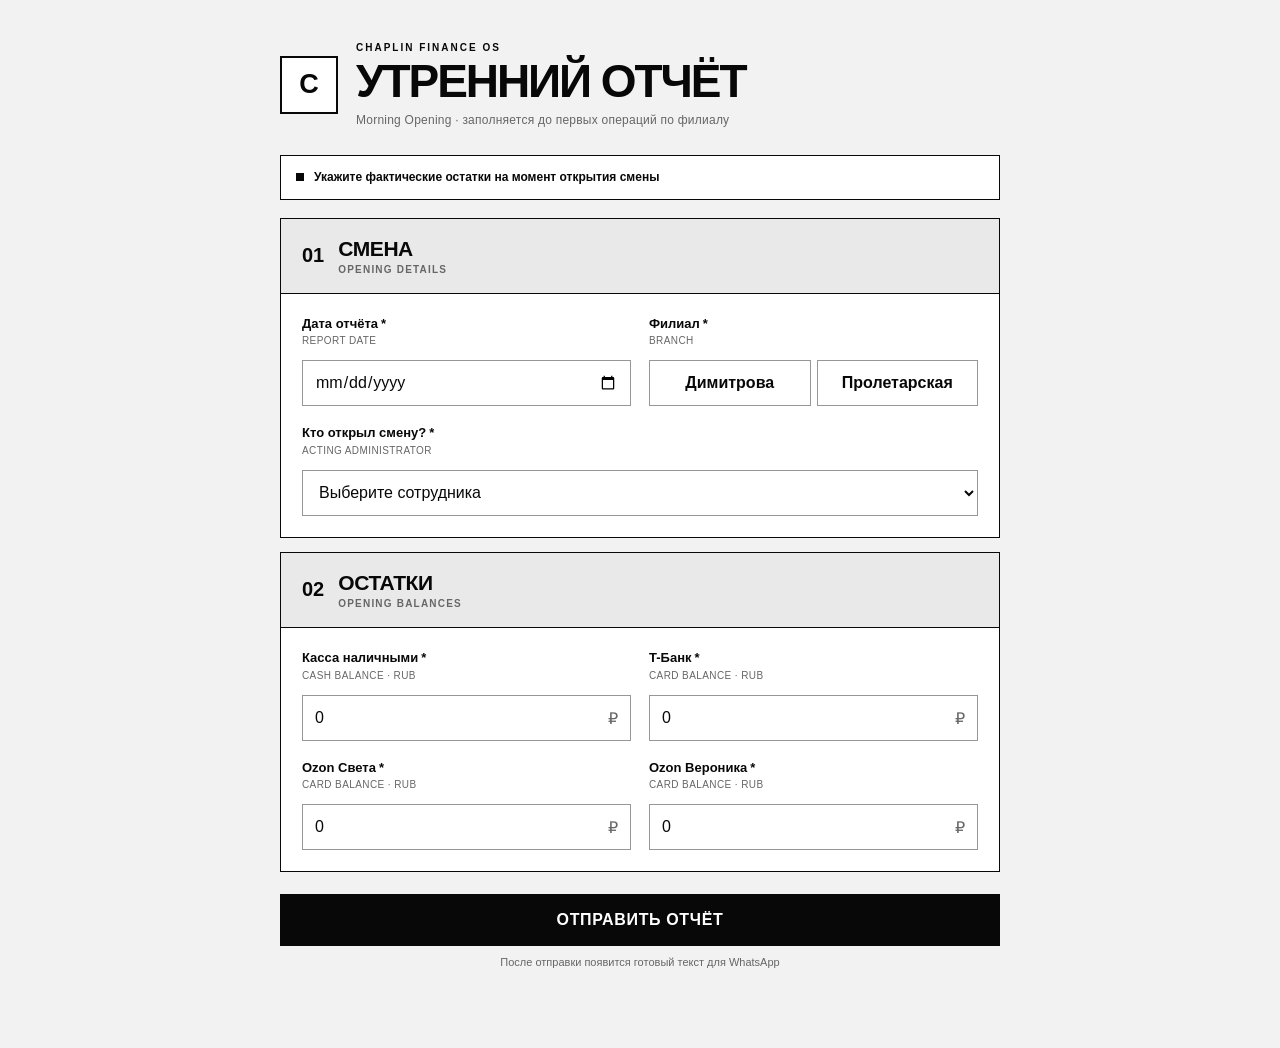
==== morning.html @ 2b8a3b93 "Add CHAPLIN morning report page" ====
<!doctype html>
<html lang="ru">
  <head>
    <meta charset="UTF-8" />
    <meta name="viewport" content="width=device-width, initial-scale=1" />
    <meta name="theme-color" content="#080808" />
    <meta name="description" content="CHAPLIN Finance OS — утренний отчёт" />
    <title>CHAPLIN — Утренний отчёт</title>
    <link rel="icon" href="favicon.svg" type="image/svg+xml" />
    <link rel="stylesheet" href="styles.css?v=2" />
  </head>
  <body>
    <main class="shell" id="form-screen">
      <header class="brand">
        <div class="monogram">C</div>
        <div>
          <p class="eyebrow">CHAPLIN FINANCE OS</p>
          <h1>Утренний отчёт</h1>
          <p class="subtitle">Morning Opening · заполняется до первых операций по филиалу</p>
        </div>
      </header>

      <div class="notice">
        <span class="notice-dot"></span>
        Укажите фактические остатки на момент открытия смены
      </div>

      <form id="morning-form">
        <section class="form-section">
          <div class="section-heading">
            <span>01</span>
            <div><h2>Смена</h2><p>Opening details</p></div>
          </div>
          <div class="field-grid">
            <label class="field">
              <span class="field-label">Дата отчёта<b>*</b></span>
              <span class="field-english">Report date</span>
              <input id="report-date" type="date" required />
            </label>

            <div class="field">
              <span class="field-label">Филиал<b>*</b></span>
              <span class="field-english">Branch</span>
              <div class="segmented" id="branch-options">
                <button type="button" data-value="Димитрова">Димитрова</button>
                <button type="button" data-value="Пролетарская">Пролетарская</button>
              </div>
              <input id="branch" class="hidden-required" required tabindex="-1" />
            </div>

            <label class="field full-width">
              <span class="field-label">Кто открыл смену?<b>*</b></span>
              <span class="field-english">Acting administrator</span>
              <select id="administrator" required>
                <option value="">Выберите сотрудника</option>
                <option>Александр</option>
                <option>Бэлла</option>
                <option>Валерия</option>
                <option>Вероника</option>
                <option>Виталий</option>
                <option>Денис</option>
                <option>Дмитрий</option>
                <option>Мартин</option>
                <option>Олег</option>
                <option>Ольга</option>
                <option>Полина</option>
                <option>Светлана</option>
                <option>Другой</option>
              </select>
              <input id="other-administrator" class="follow-up-input is-hidden" type="text" placeholder="Укажите имя сотрудника" />
            </label>
          </div>
        </section>

        <section class="form-section">
          <div class="section-heading">
            <span>02</span>
            <div><h2>Остатки</h2><p>Opening balances</p></div>
          </div>
          <div class="field-grid">
            <label class="field amount-field"><span class="field-label">Касса наличными<b>*</b></span><span class="field-english">Cash balance · RUB</span><span class="amount-wrap"><input id="cash" type="number" min="0" step="0.01" value="0" required /><i>₽</i></span></label>
            <label class="field amount-field"><span class="field-label">T-Банк<b>*</b></span><span class="field-english">Card balance · RUB</span><span class="amount-wrap"><input id="tbank" type="number" min="0" step="0.01" value="0" required /><i>₽</i></span></label>
            <label class="field amount-field"><span class="field-label">Ozon Света<b>*</b></span><span class="field-english">Card balance · RUB</span><span class="amount-wrap"><input id="ozon-sveta" type="number" min="0" step="0.01" value="0" required /><i>₽</i></span></label>
            <label class="field amount-field"><span class="field-label">Ozon Вероника<b>*</b></span><span class="field-english">Card balance · RUB</span><span class="amount-wrap"><input id="ozon-veronika" type="number" min="0" step="0.01" value="0" required /><i>₽</i></span></label>
          </div>
        </section>

        <div id="error-message" class="error-message is-hidden">Отчёт не сохранился. Проверьте интернет и попробуйте ещё раз.</div>
        <button id="submit-button" class="primary-button submit-button" type="submit">Отправить отчёт</button>
        <p class="submit-note">После отправки появится готовый текст для WhatsApp</p>
      </form>
    </main>

    <main class="shell success-shell is-hidden" id="success-screen">
      <header class="brand compact">
        <div class="monogram">C</div>
        <div><p class="eyebrow">CHAPLIN FINANCE OS</p><h1>Отчёт отправлен</h1></div>
        <div class="success-mark" aria-label="Успешно">✓</div>
      </header>
      <section class="success-card">
        <div class="success-title"><span class="status-dot"></span>Утренние остатки отправлены</div>
        <p>Данные сохранены в Finance OS. Ниже — готовый текст для группы WhatsApp.</p>
        <pre class="report-preview" id="report-preview"></pre>
        <button class="primary-button" id="copy-button" type="button">Скопировать отчёт</button>
        <button class="secondary-button" id="reset-button" type="button">Заполнить новый отчёт</button>
      </section>
    </main>

    <iframe id="google-form-target" name="google-form-target" title="Отправка формы"></iframe>
    <script src="morning.js?v=1"></script>
  </body>
</html>
---- styles.css ----
:root {
  --ink: #080808;
  --muted: #666;
  --line: #cfcfcf;
  --paper: #f2f2f2;
  --card: #fff;
  --soft: #e9e9e9;
  --red: #9a1d1d;
}

* { box-sizing: border-box; }
html { background: var(--paper); color: var(--ink); }
body { margin: 0; min-height: 100vh; background: var(--paper); font-family: Arial, Helvetica, sans-serif; }
button, input, select, textarea { font: inherit; }
button { -webkit-tap-highlight-color: transparent; }
.is-hidden { display: none !important; }

.shell { width: min(100%, 760px); margin: 0 auto; padding: 42px 20px 80px; }
.brand { display: grid; grid-template-columns: 58px 1fr; gap: 18px; align-items: center; margin-bottom: 28px; }
.brand.compact { grid-template-columns: 58px 1fr auto; }
.monogram { display: grid; width: 58px; height: 58px; place-items: center; border: 2px solid var(--ink); background: var(--card); font-size: 27px; font-weight: 900; line-height: 1; }
.eyebrow { margin: 0 0 6px; color: var(--ink); font-size: 10px; font-weight: 900; letter-spacing: .2em; }
h1 { margin: 0; font-size: clamp(30px, 7vw, 46px); font-weight: 900; letter-spacing: -.045em; line-height: .98; text-transform: uppercase; }
.subtitle { margin: 9px 0 0; color: var(--muted); font-size: 12px; letter-spacing: .02em; }

.notice { display: flex; gap: 10px; align-items: center; margin-bottom: 18px; padding: 13px 15px; border: 1px solid var(--ink); background: var(--card); color: var(--ink); font-size: 12px; font-weight: 700; line-height: 1.4; }
.notice-dot, .status-dot { flex: 0 0 auto; width: 8px; height: 8px; background: var(--ink); }
.form-section, .success-card { margin-bottom: 14px; overflow: hidden; border: 1px solid var(--ink); background: var(--card); }
.section-heading { display: flex; gap: 14px; align-items: center; padding: 18px 21px; border-bottom: 1px solid var(--ink); background: var(--soft); }
.section-heading > span { color: var(--ink); font-size: 20px; font-weight: 900; }
.section-heading h2 { margin: 0; font-size: 21px; font-weight: 900; letter-spacing: -.02em; text-transform: uppercase; }
.section-heading p { margin: 3px 0 0; color: var(--muted); font-size: 10px; font-weight: 700; letter-spacing: .12em; text-transform: uppercase; }
.field-grid { display: grid; grid-template-columns: repeat(2, minmax(0, 1fr)); gap: 18px; padding: 21px; }
.field { display: flex; min-width: 0; flex-direction: column; }
.field-label { font-size: 13px; font-weight: 800; line-height: 1.35; }
.field-label b { margin-left: 3px; color: var(--ink); }
.field-english { min-height: 18px; margin: 3px 0 7px; color: var(--muted); font-size: 10px; letter-spacing: .04em; text-transform: uppercase; }

input, select, textarea { width: 100%; border: 1px solid #979797; border-radius: 0; outline: none; background: #fff; color: var(--ink); transition: border-color .12s, box-shadow .12s; }
input, select { height: 46px; padding: 0 12px; }
textarea { padding: 12px; resize: vertical; }
input:focus, select:focus, textarea:focus { border-color: var(--ink); box-shadow: 0 0 0 2px var(--ink); }
.follow-up-input { margin-top: 8px; }
.amount-wrap { position: relative; }
.amount-wrap input { padding-right: 38px; }
.amount-wrap i { position: absolute; top: 50%; right: 13px; color: var(--muted); font-style: normal; transform: translateY(-50%); }
.segmented { display: grid; grid-template-columns: repeat(2, minmax(0, 1fr)); gap: 6px; }
.segmented button, .chip { min-height: 46px; border: 1px solid #979797; border-radius: 0; background: #fff; color: var(--ink); cursor: pointer; font-weight: 700; }
.segmented button.selected, .chip.selected { border-color: var(--ink); background: var(--ink); color: #fff; }
.hidden-required { position: absolute; width: 1px; height: 1px; opacity: 0; pointer-events: none; }
.chips { display: flex; flex-wrap: wrap; gap: 6px; }
.chip { display: flex; gap: 7px; align-items: center; min-height: 38px; padding: 7px 10px; font-size: 12px; }
.chip span { color: currentColor; font-weight: 900; }
.field-hint { margin: 7px 0 0; color: var(--red); font-size: 11px; }

.full-width { grid-column: 1 / -1; }
.benefits-panel { grid-column: 1 / -1; }
.benefit-rule { margin-bottom: 0; }
.benefits-list { display: grid; gap: 12px; margin-top: 12px; }
.benefit-card { border: 1px solid var(--ink); background: var(--paper); }
.benefit-card-header { display: flex; align-items: center; justify-content: space-between; gap: 12px; padding: 13px 15px; border-bottom: 1px solid var(--ink); background: var(--soft); font-size: 13px; text-transform: uppercase; }
.benefit-remove { border: 0; background: transparent; color: var(--red); cursor: pointer; font-size: 11px; font-weight: 800; text-decoration: underline; text-transform: uppercase; }
.benefit-grid { display: grid; grid-template-columns: repeat(2, minmax(0, 1fr)); gap: 14px; padding: 16px; }
.benefit-limit-note { margin-top: 7px; color: var(--muted); font-size: 11px; line-height: 1.4; }
.add-benefit-button { margin-top: 12px; }

.primary-button, .secondary-button { width: 100%; min-height: 52px; border-radius: 0; font-weight: 900; letter-spacing: .04em; text-transform: uppercase; cursor: pointer; }
.primary-button { border: 1px solid var(--ink); background: var(--ink); color: #fff; }
.primary-button:disabled { cursor: wait; opacity: .55; }
.secondary-button { margin-top: 8px; border: 1px solid var(--ink); background: #fff; color: var(--ink); }
.submit-button { margin-top: 8px; }
.submit-note { margin: 10px 0 0; color: var(--muted); font-size: 11px; text-align: center; }
.error-message { margin: 12px 0; padding: 13px 15px; border: 1px solid var(--red); background: #fff; color: var(--red); font-size: 13px; }

.success-shell { min-height: 100vh; display: flex; flex-direction: column; justify-content: center; }
.success-mark { display: grid; width: 42px; height: 42px; place-items: center; border: 1px solid var(--ink); background: var(--ink); color: #fff; font-size: 22px; }
.success-card { padding: 23px; }
.success-title { display: flex; gap: 10px; align-items: center; color: var(--ink); font-weight: 900; text-transform: uppercase; }
.success-card > p { margin: 8px 0 18px; color: var(--muted); font-size: 12px; }
.report-preview { max-height: 55vh; margin: 0 0 16px; padding: 16px; overflow: auto; border: 1px solid var(--ink); background: var(--paper); white-space: pre-wrap; word-break: break-word; color: var(--ink); font-family: ui-monospace, SFMono-Regular, Menlo, monospace; font-size: 12px; line-height: 1.65; }
#google-form-target { position: fixed; width: 1px; height: 1px; border: 0; opacity: 0; pointer-events: none; }

@media (max-width: 620px) {
  .shell { padding: 26px 13px 60px; }
  .brand { grid-template-columns: 48px 1fr; gap: 13px; }
  .brand.compact { grid-template-columns: 48px 1fr auto; }
  .monogram { width: 48px; height: 48px; font-size: 23px; }
  h1 { font-size: 30px; }
  .field-grid { grid-template-columns: 1fr; padding: 17px; }
  .section-heading { padding: 16px 17px; }
  .section-heading h2 { font-size: 20px; }
  .success-card { padding: 17px; }
  .benefit-grid { grid-template-columns: 1fr; padding: 14px; }
}
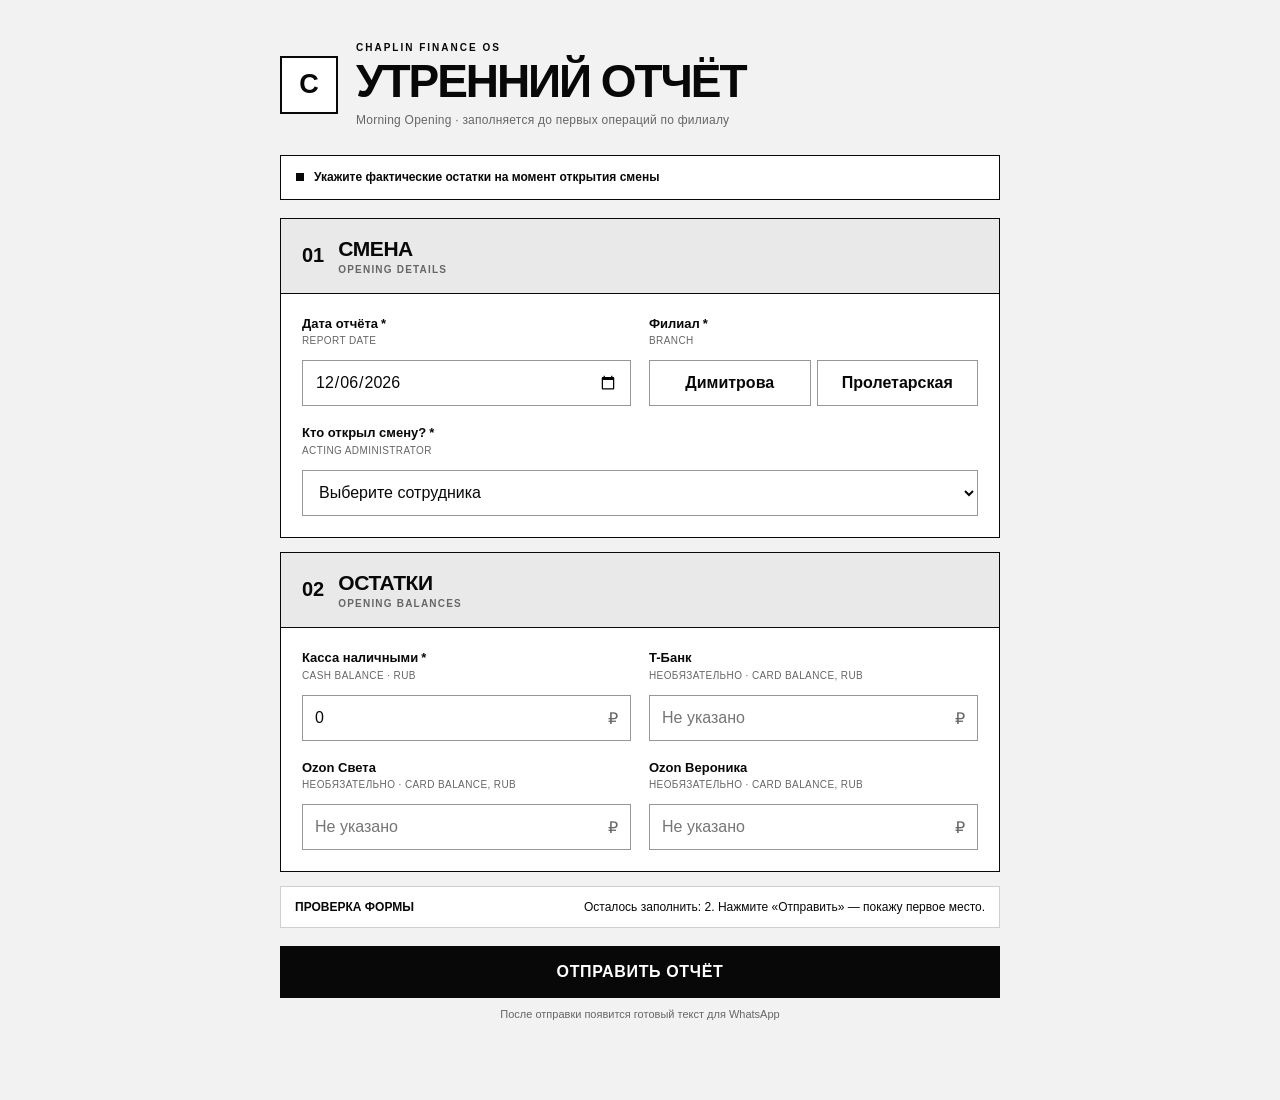
==== commit e3c2ca4b: "Show clear form validation guidance" ====
--- a/morning.html
+++ b/morning.html
@@ -79,13 +79,17 @@
           </div>
           <div class="field-grid">
             <label class="field amount-field"><span class="field-label">Касса наличными<b>*</b></span><span class="field-english">Cash balance · RUB</span><span class="amount-wrap"><input id="cash" type="number" min="0" step="0.01" value="0" required /><i>₽</i></span></label>
-            <label class="field amount-field"><span class="field-label">T-Банк<b>*</b></span><span class="field-english">Card balance · RUB</span><span class="amount-wrap"><input id="tbank" type="number" min="0" step="0.01" value="0" required /><i>₽</i></span></label>
-            <label class="field amount-field"><span class="field-label">Ozon Света<b>*</b></span><span class="field-english">Card balance · RUB</span><span class="amount-wrap"><input id="ozon-sveta" type="number" min="0" step="0.01" value="0" required /><i>₽</i></span></label>
-            <label class="field amount-field"><span class="field-label">Ozon Вероника<b>*</b></span><span class="field-english">Card balance · RUB</span><span class="amount-wrap"><input id="ozon-veronika" type="number" min="0" step="0.01" value="0" required /><i>₽</i></span></label>
+            <label class="field amount-field"><span class="field-label">T-Банк</span><span class="field-english">Необязательно · Card balance, RUB</span><span class="amount-wrap"><input id="tbank" type="number" min="0" step="0.01" placeholder="Не указано" /><i>₽</i></span></label>
+            <label class="field amount-field"><span class="field-label">Ozon Света</span><span class="field-english">Необязательно · Card balance, RUB</span><span class="amount-wrap"><input id="ozon-sveta" type="number" min="0" step="0.01" placeholder="Не указано" /><i>₽</i></span></label>
+            <label class="field amount-field"><span class="field-label">Ozon Вероника</span><span class="field-english">Необязательно · Card balance, RUB</span><span class="amount-wrap"><input id="ozon-veronika" type="number" min="0" step="0.01" placeholder="Не указано" /><i>₽</i></span></label>
           </div>
         </section>
 
-        <div id="error-message" class="error-message is-hidden">Отчёт не сохранился. Проверьте интернет и попробуйте ещё раз.</div>
+        <div class="form-status" aria-live="polite">
+          <strong>Проверка формы</strong>
+          <span id="form-status-text">Выберите филиал и администратора</span>
+        </div>
+        <div id="error-message" class="error-message is-hidden" role="alert">Отчёт не сохранился. Проверьте интернет и попробуйте ещё раз.</div>
         <button id="submit-button" class="primary-button submit-button" type="submit">Отправить отчёт</button>
         <p class="submit-note">После отправки появится готовый текст для WhatsApp</p>
       </form>
@@ -107,6 +111,6 @@
     </main>
 
     <iframe id="google-form-target" name="google-form-target" title="Отправка формы"></iframe>
-    <script src="morning.js?v=1"></script>
+    <script src="morning.js?v=2"></script>
   </body>
 </html>
--- a/styles.css
+++ b/styles.css
@@ -52,6 +52,9 @@
 .chip { display: flex; gap: 7px; align-items: center; min-height: 38px; padding: 7px 10px; font-size: 12px; }
 .chip span { color: currentColor; font-weight: 900; }
 .field-hint { margin: 7px 0 0; color: var(--red); font-size: 11px; }
+.field.has-error input, .field.has-error select, .field.has-error textarea,
+.field.has-error .segmented, .segmented.has-error { border-color: var(--red); box-shadow: 0 0 0 2px rgba(154, 29, 29, .16); }
+.inline-error { margin: 7px 0 0; color: var(--red); font-size: 12px; font-weight: 700; line-height: 1.35; }
 
 .full-width { grid-column: 1 / -1; }
 .benefits-panel { grid-column: 1 / -1; }
@@ -71,6 +74,9 @@
 .submit-button { margin-top: 8px; }
 .submit-note { margin: 10px 0 0; color: var(--muted); font-size: 11px; text-align: center; }
 .error-message { margin: 12px 0; padding: 13px 15px; border: 1px solid var(--red); background: #fff; color: var(--red); font-size: 13px; }
+.form-status { display: flex; justify-content: space-between; gap: 12px; margin: 14px 0 10px; padding: 12px 14px; border: 1px solid var(--line); background: var(--card); font-size: 12px; line-height: 1.35; }
+.form-status strong { text-transform: uppercase; }
+.form-status.is-ready { border-color: var(--ink); background: var(--ink); color: #fff; }
 
 .success-shell { min-height: 100vh; display: flex; flex-direction: column; justify-content: center; }
 .success-mark { display: grid; width: 42px; height: 42px; place-items: center; border: 1px solid var(--ink); background: var(--ink); color: #fff; font-size: 22px; }
@@ -91,4 +97,5 @@
   .section-heading h2 { font-size: 20px; }
   .success-card { padding: 17px; }
   .benefit-grid { grid-template-columns: 1fr; padding: 14px; }
+  .form-status { flex-direction: column; gap: 4px; }
 }
